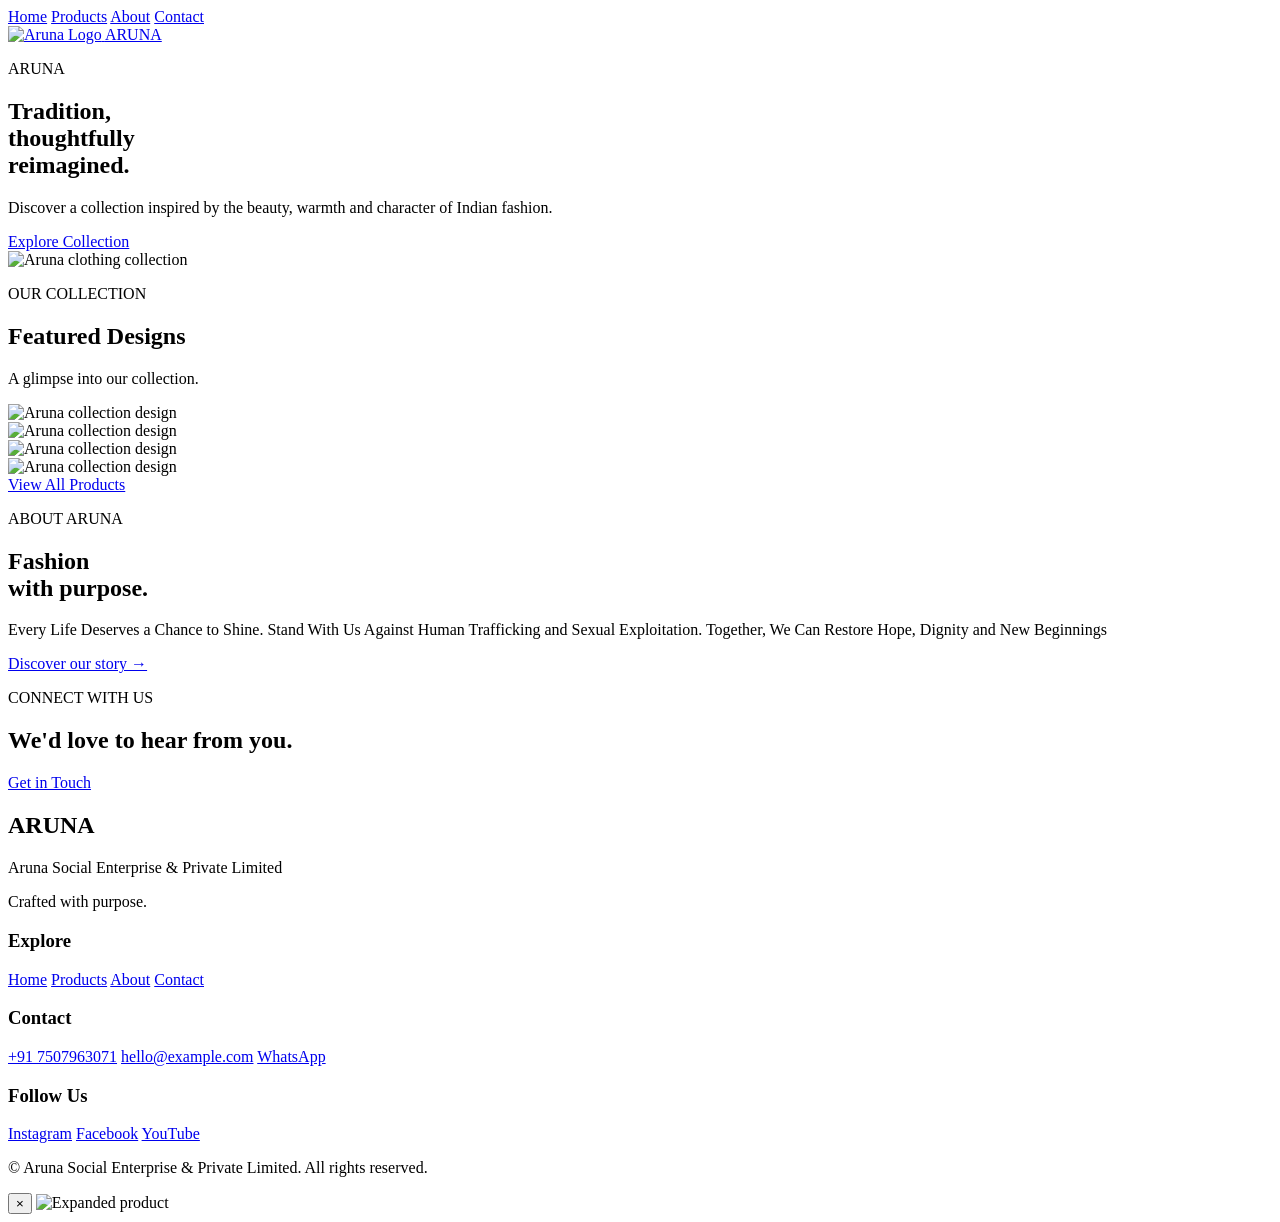
==== index.html @ 4d182a6e "Add files via upload" ====
<!DOCTYPE html>
<html lang="en">
<head>
    <meta charset="UTF-8">
    <meta name="viewport" content="width=device-width, initial-scale=1.0">
    <meta name="description" content="Aruna Social Enterprise & Private Limited - Explore our clothing collection.">
    <meta name="keywords" content="Aruna, clothing, Indian fashion, traditional fashion">

    <title>Aruna | Social Enterprise & Private Limited</title>

    <link rel="preconnect" href="https://fonts.googleapis.com">
    <link href="https://fonts.googleapis.com/css2?family=Cormorant+Garamond:wght@400;500;600;700&family=DM+Sans:wght@400;500;600&display=swap" rel="stylesheet">

    <link rel="stylesheet" href="css/style.css">

    <style>
        .menu-button {
            display: none;
        }

        @media (max-width: 768px) {
            .menu-button {
                display: flex;
            }
        }
    </style>
</head>

<body>
    <!-- NavBar -->
    <header class="navbar">
        <div class="nav-container">

             <nav class="nav-links" id="navLinks">
                <a href="index.html" class="active">Home</a>
                <a href="products.html">Products</a>
                <a href="about.html">About</a>
                <a href="contact.html">Contact</a>
            </nav>


            <a href="index.html" class="logo">
                <img id="navbar-img" src="assets/logo.png" alt="Aruna Logo">
                <span>ARUNA</span>
            </a>

           
            <button class="menu-button" id="menuButton" aria-label="Open navigation">
                <span></span>
                <span></span>
                <span></span>
            </button>
        </div>
    </header>

    <!-- Hero Section -->
    <main>
        <section class="hero">
            <div class="hero-content">
                <p class="eyebrow">ARUNA</p>

                <h1>
                    Tradition,
                    <br>
                    thoughtfully
                    <br>
                    reimagined.
                </h1>

                <p class="hero-description">
                    Discover a collection inspired by
                    the beauty, warmth and character
                    of Indian fashion.
                </p>

                <a href="products.html" class="primary-button">Explore Collection</a>
            </div>

            <div class="hero-image">
                <img src="https://res.cloudinary.com/pkrnd69b/image/upload/v1789036748/product1.png" alt="Aruna clothing collection">
            </div>
        </section>

        <!-- FEATURED PRODUCTS -->
        <section class="section">
            <div class="section-heading">
                <p class="eyebrow">OUR COLLECTION</p>

                <h2>Featured Designs</h2>

                <p>A glimpse into our collection.</p>
            </div>

            <div class="product-grid">
                <div class="product-card" data-image="https://res.cloudinary.com/pkrnd69b/image/upload/v1789036748/product1.png">
                    <img src="https://res.cloudinary.com/pkrnd69b/image/upload/v1789036748/product1.png" alt="Aruna collection design">
                </div>

                <div class="product-card" data-image="https://res.cloudinary.com/pkrnd69b/image/upload/v1789036772/product2.png">
                    <img src="https://res.cloudinary.com/pkrnd69b/image/upload/v1789036772/product2.png" alt="Aruna collection design">
                </div>

                <div class="product-card" data-image="https://res.cloudinary.com/pkrnd69b/image/upload/v1789036788/product3.png">
                    <img src="https://res.cloudinary.com/pkrnd69b/image/upload/v1789036788/product3.png" alt="Aruna collection design">
                </div>

                <div class="product-card" data-image="https://res.cloudinary.com/pkrnd69b/image/upload/v1789036806/product4.png">
                    <img src="https://res.cloudinary.com/pkrnd69b/image/upload/v1789036806/product4.png" alt="Aruna collection design">
                </div>
            </div>

            <div class="center-button">
                <a href="products.html" class="secondary-button">View All Products</a>
            </div>
        </section>

        <!--  ABOUT PREVIEW  -->
        <section class="about-preview">
            <div>
                <p class="eyebrow">ABOUT ARUNA</p>
                <h2>Fashion<br>with purpose.</h2>
            </div>

            <div>
                <p>
                    Every Life Deserves
                    a Chance to Shine.
                    Stand With Us 
                    Against Human Trafficking 
                    and Sexual Exploitation.
                    Together, We Can Restore 
                    Hope, Dignity and New Beginnings
                </p>

                <a href="about.html" class="text-link">Discover our story →</a>
            </div>
        </section>
        <!-- CTA -->

        <section class="contact-cta">
            <p class="eyebrow">CONNECT WITH US</p>
            <h2>We'd love to hear from you.</h2>
            <a href="contact.html" class="primary-button">Get in Touch</a>
        </section>
    </main>
    <!-- FOOTER -->
    <footer class="footer">
        <div class="footer-grid">
            <div class="footer-brand">
                <h2>ARUNA</h2>
                <p>Aruna Social Enterprise & Private Limited</p>
                <p class="footer-motto">Crafted with purpose.</p>
            </div>
            <div>
                <h3>Explore</h3>
                <a href="index.html">Home</a>
                <a href="products.html">Products</a>
                <a href="about.html">About</a>
                <a href="contact.html">Contact</a>
            </div>
            <div>
                <h3>Contact</h3>
                <a href="tel:+917507963071">+91 7507963071</a>
                <a href="mailto:hello@example.com">hello@example.com</a>
                <a href="https://wa.me/91750796307" target="_blank">WhatsApp</a>
            </div>
            <div><h3>Follow Us</h3>
                <a href="#" target="_blank">Instagram</a>
                <a href="#" target="_blank">Facebook</a>
                <a href="#" target="_blank">YouTube</a>
            </div>
        </div>
        <div class="footer-bottom">
            <p>
                © <span id="year"></span>
                Aruna Social Enterprise & Private Limited.
                All rights reserved.
            </p>
        </div>
    </footer>
    <!--  IMAGE MODAL  -->
    <div class="image-modal"id="imageModal">
        <button class="modal-close" id="modalClose"aria-label="Close image">
            ×
        </button>
        <img id="modalImage"src=""alt="Expanded product">
    </div>
    <script src="js/script.js"></script>
</body>
</html>
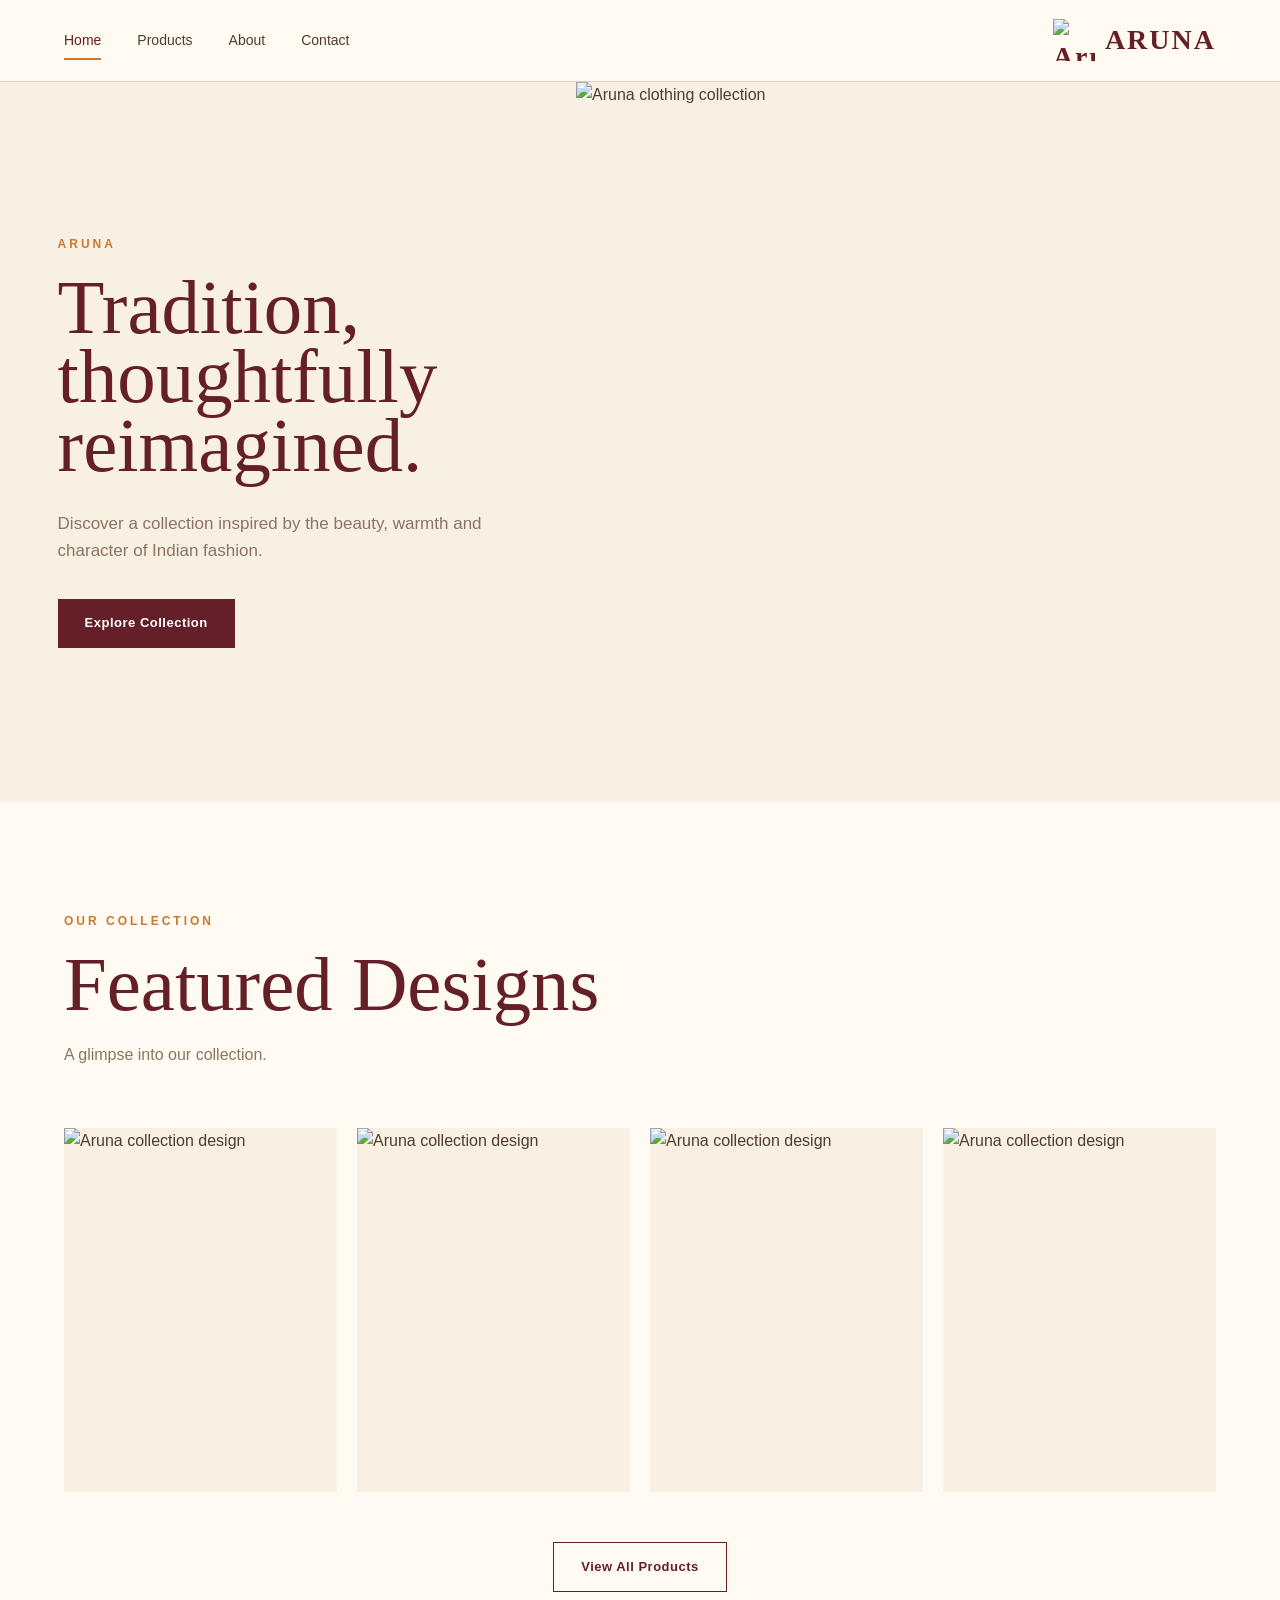
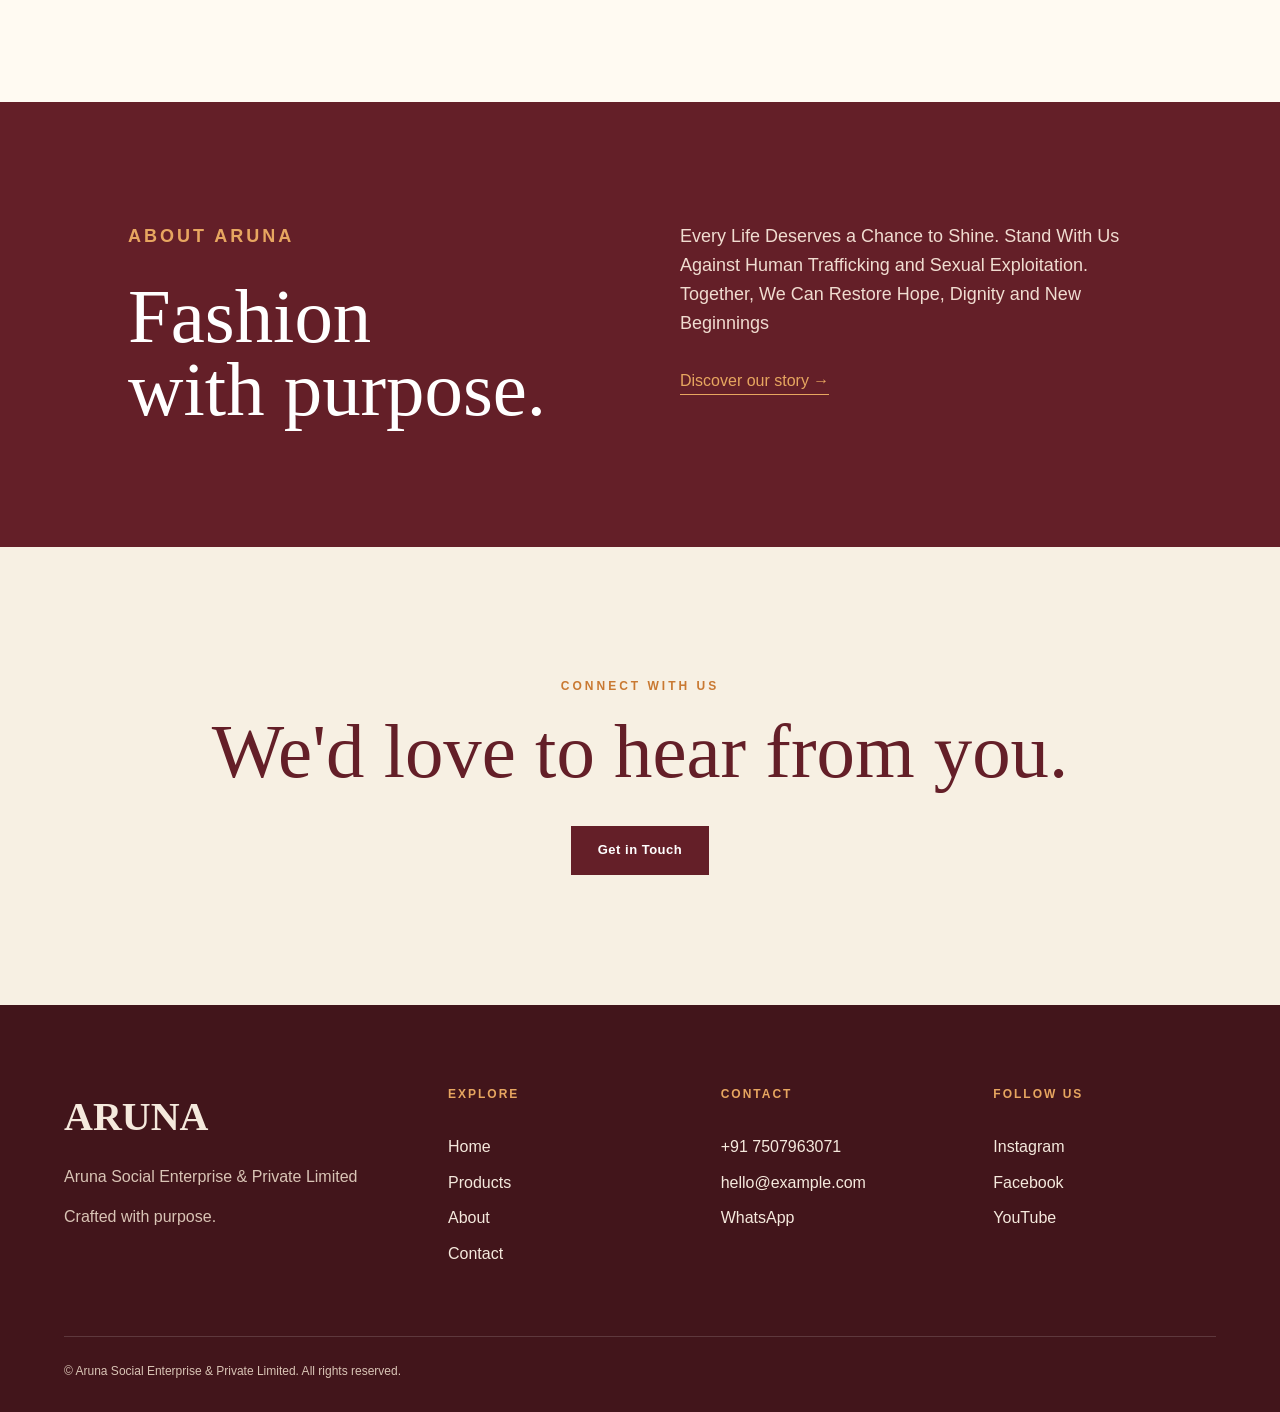
==== commit 49924330: "Update index.html" ====
--- a/index.html
+++ b/index.html
@@ -40,7 +40,7 @@
 
 
             <a href="index.html" class="logo">
-                <img id="navbar-img" src="assets/logo.png" alt="Aruna Logo">
+                <img id="navbar-img" src="https://res.cloudinary.com/pkrnd69b/image/upload/v1789040670/logo.png" alt="Aruna Logo">
                 <span>ARUNA</span>
             </a>
 
@@ -187,4 +187,4 @@
     </div>
     <script src="js/script.js"></script>
 </body>
-</html>+</html>
--- a/css/style.css
+++ b/css/style.css
@@ -0,0 +1,1160 @@
+:root {
+
+    --maroon: #641f28;
+    --deep-maroon: #42151b;
+    --saffron: #c97932;
+
+    --cream: #f7f0e3;
+    --warm-white: #fffaf2;
+
+    --brown: #513b32;
+    --light-brown: #8c7464;
+
+    --border: #dfd1c1;
+
+    --heading-font: "Cormorant Garamond", serif;
+    --body-font: "DM Sans", sans-serif;
+}
+
+
+* {
+    margin: 0;
+    padding: 0;
+    box-sizing: border-box;
+}
+
+
+html {
+    scroll-behavior: smooth;
+}
+
+
+body {
+
+    font-family: var(--body-font);
+
+    color: var(--brown);
+
+    background: var(--warm-white);
+
+    line-height: 1.6;
+}
+
+
+a {
+
+    color: inherit;
+
+    text-decoration: none;
+}
+
+
+button {
+
+    font-family: inherit;
+}
+
+
+img {
+
+    max-width: 100%;
+
+    display: block;
+}
+
+
+/* =========================
+   NAVBAR
+========================= */
+
+.navbar {
+
+    position: sticky;
+
+    top: 0;
+
+    z-index: 1000;
+
+    background: rgba(255, 250, 242, 0.97);
+
+    border-bottom: 1px solid var(--border);
+}
+
+
+.nav-container {
+
+    max-width: 1400px;
+
+    margin: auto;
+
+    padding: 18px 5%;
+
+    display: flex;
+
+    align-items: center;
+
+    justify-content: space-between;
+}
+
+
+.logo {
+
+    display: flex;
+
+    align-items: center;
+
+    gap: 10px;
+
+    color: var(--maroon);
+
+    font-family: var(--heading-font);
+
+    font-size: 28px;
+
+    font-weight: 700;
+
+    letter-spacing: 2px;
+    border-radius: 100%;
+}
+
+
+.logo img {
+
+    width: 42px;
+
+    height: 42px;
+
+    object-fit: contain;
+}
+
+
+.nav-links {
+
+    display: flex;
+
+    gap: 36px;
+}
+
+
+.nav-links a {
+
+    position: relative;
+
+    font-size: 14px;
+
+    font-weight: 500;
+
+    transition: color 0.25s ease;
+}
+
+
+.nav-links a:hover,
+.nav-links a.active {
+
+    color: var(--maroon);
+}
+
+
+.nav-links a.active::after {
+
+    content: "";
+
+    position: absolute;
+
+    bottom: -8px;
+
+    left: 0;
+
+    width: 100%;
+
+    height: 2px;
+
+    background: var(--saffron);
+}
+
+
+.menu-button {
+
+    display: none;
+
+    border: none;
+
+    background: none;
+
+    width: 35px;
+
+    cursor: pointer;
+}
+
+
+.menu-button span {
+
+    display: block;
+
+    height: 2px;
+
+    margin: 6px 0;
+
+    background: var(--maroon);
+}
+
+
+/* =========================
+   HERO
+========================= */
+
+.hero {
+
+    min-height: 720px;
+
+    display: grid;
+
+    grid-template-columns: 0.9fr 1.1fr;
+
+    background: var(--cream);
+}
+
+
+.hero-content {
+
+    display: flex;
+
+    flex-direction: column;
+
+    justify-content: center;
+
+    padding: 80px 10%;
+
+    animation: slideUp 0.8s ease;
+}
+
+
+.eyebrow {
+
+    color: var(--saffron);
+
+    font-size: 12px;
+
+    font-weight: 600;
+
+    letter-spacing: 3px;
+
+    text-transform: uppercase;
+
+    margin-bottom: 18px;
+}
+
+
+.hero h1 {
+
+    font-family: var(--heading-font);
+
+    color: var(--maroon);
+
+    font-size: clamp(55px, 6vw, 100px);
+
+    line-height: 0.9;
+
+    font-weight: 500;
+
+    margin-bottom: 30px;
+}
+
+
+.hero-description {
+
+    max-width: 470px;
+
+    font-size: 17px;
+
+    color: var(--light-brown);
+
+    margin-bottom: 35px;
+}
+
+
+.hero-image {
+
+    height: 720px;
+
+    overflow: hidden;
+
+    animation: fadeIn 1s ease;
+}
+
+
+.hero-image img {
+
+    width: 100%;
+
+    height: 100%;
+
+    object-fit: cover;
+}
+
+
+/* =========================
+   BUTTONS
+========================= */
+
+.primary-button,
+.secondary-button {
+
+    display: inline-flex;
+
+    width: fit-content;
+
+    padding: 14px 27px;
+
+    font-size: 13px;
+
+    font-weight: 600;
+
+    letter-spacing: 0.5px;
+
+    transition:
+        transform 0.25s ease,
+        background 0.25s ease;
+}
+
+
+.primary-button {
+
+    color: white;
+
+    background: var(--maroon);
+}
+
+
+.secondary-button {
+
+    color: var(--maroon);
+
+    border: 1px solid var(--maroon);
+}
+
+
+.primary-button:hover,
+.secondary-button:hover {
+
+    transform: translateY(-2px);
+}
+
+
+.primary-button:hover {
+
+    background: var(--deep-maroon);
+}
+
+
+.secondary-button:hover {
+
+    color: white;
+
+    background: var(--maroon);
+}
+
+
+/* =========================
+   SECTIONS
+========================= */
+
+.section {
+
+    padding: 110px 5%;
+}
+
+
+.section-heading,
+.page-heading {
+
+    max-width: 700px;
+
+    margin-bottom: 60px;
+}
+
+
+.section-heading h2,
+.page-heading h1 {
+
+    font-family: var(--heading-font);
+
+    color: var(--maroon);
+
+    font-size: clamp(50px, 6vw, 80px);
+
+    line-height: 0.95;
+
+    font-weight: 500;
+
+    margin-bottom: 20px;
+}
+
+
+.section-heading > p:last-child,
+.page-heading > p:last-child {
+
+    color: var(--light-brown);
+}
+
+
+/* =========================
+   PRODUCT GRID
+========================= */
+
+.product-grid {
+
+    display: grid;
+
+    grid-template-columns: repeat(4, 1fr);
+
+    gap: 20px;
+}
+
+
+.product-grid.large {
+
+    grid-template-columns: repeat(4, 1fr);
+}
+
+
+.product-card {
+
+    cursor: pointer;
+
+    aspect-ratio: 3 / 4;
+
+    overflow: hidden;
+
+    background: var(--cream);
+
+    animation: fadeIn 0.6s ease;
+}
+
+
+.product-card img {
+
+    width: 100%;
+
+    height: 100%;
+
+    object-fit: cover;
+}
+
+
+.center-button {
+
+    display: flex;
+
+    justify-content: center;
+
+    margin-top: 50px;
+}
+
+
+/* =========================
+   ABOUT PREVIEW
+========================= */
+
+.about-preview {
+
+    display: grid;
+
+    grid-template-columns: 1fr 1fr;
+
+    gap: 80px;
+
+    padding: 120px 10%;
+
+    color: white;
+
+    background: var(--maroon);
+}
+
+
+.about-preview .eyebrow {
+
+    color: #e7a660;
+}
+
+
+.about-preview h2 {
+
+    font-family: var(--heading-font);
+
+    font-size: clamp(55px, 6vw, 85px);
+
+    line-height: 0.95;
+
+    font-weight: 500;
+}
+
+
+.about-preview p {
+
+    max-width: 500px;
+
+    color: #f0dcd0;
+
+    font-size: 18px;
+
+    margin-bottom: 30px;
+}
+
+
+.text-link {
+
+    color: #e7a660;
+
+    border-bottom: 1px solid #e7a660;
+
+    padding-bottom: 5px;
+}
+
+
+/* =========================
+   CTA
+========================= */
+
+.contact-cta {
+
+    text-align: center;
+
+    padding: 130px 20px;
+
+    background: var(--cream);
+}
+
+
+.contact-cta h2 {
+
+    font-family: var(--heading-font);
+
+    color: var(--maroon);
+
+    font-size: clamp(50px, 6vw, 85px);
+
+    font-weight: 500;
+
+    line-height: 1;
+
+    margin-bottom: 35px;
+}
+
+
+/* =========================
+   PAGE
+========================= */
+
+.page-section {
+
+    max-width: 1400px;
+
+    margin: auto;
+
+    padding: 110px 5%;
+}
+
+
+.page-heading {
+
+    max-width: 800px;
+}
+
+
+/* =========================
+   ABOUT
+========================= */
+
+.about-intro {
+
+    max-width: 850px;
+
+    margin-bottom: 100px;
+}
+
+
+.about-intro p {
+
+    font-family: var(--heading-font);
+
+    color: var(--maroon);
+
+    font-size: clamp(35px, 4vw, 55px);
+
+    line-height: 1.05;
+}
+
+
+.values-grid {
+
+    display: grid;
+
+    grid-template-columns: repeat(3, 1fr);
+
+    gap: 30px;
+}
+
+
+.values-grid article {
+
+    padding: 40px;
+
+    border-top: 1px solid var(--border);
+}
+
+
+.values-grid span {
+
+    color: var(--saffron);
+
+    font-size: 13px;
+}
+
+
+.values-grid h2 {
+
+    color: var(--maroon);
+
+    font-family: var(--heading-font);
+
+    font-size: 45px;
+
+    margin: 20px 0;
+}
+
+
+.values-grid p {
+
+    color: var(--light-brown);
+}
+
+
+/* =========================
+   CONTACT
+========================= */
+
+.contact-grid {
+
+    display: grid;
+
+    grid-template-columns: 0.8fr 1.2fr;
+
+    gap: 70px;
+}
+
+
+.contact-details {
+
+    display: flex;
+
+    flex-direction: column;
+
+    gap: 35px;
+}
+
+
+.contact-item {
+
+    display: flex;
+
+    flex-direction: column;
+
+    gap: 5px;
+
+    border-bottom: 1px solid var(--border);
+
+    padding-bottom: 25px;
+}
+
+
+.contact-item span {
+
+    color: var(--saffron);
+
+    font-size: 11px;
+
+    font-weight: 600;
+
+    letter-spacing: 2px;
+}
+
+
+.contact-item a {
+
+    color: var(--maroon);
+
+    font-family: var(--heading-font);
+
+    font-size: 28px;
+}
+
+
+.social-links {
+
+    display: flex;
+
+    gap: 20px;
+
+    flex-wrap: wrap;
+}
+
+
+.social-links a {
+
+    font-family: var(--body-font);
+
+    font-size: 15px;
+}
+
+
+.map-container {
+
+    min-height: 500px;
+}
+
+
+.map-container iframe {
+
+    width: 100%;
+
+    height: 100%;
+
+    min-height: 500px;
+
+    border: none;
+}
+
+
+/* =========================
+   MODAL
+========================= */
+
+.image-modal {
+
+    position: fixed;
+
+    inset: 0;
+
+    z-index: 2000;
+
+    display: none;
+
+    justify-content: center;
+
+    align-items: center;
+
+    padding: 40px;
+
+    background: rgba(35, 16, 13, 0.92);
+}
+
+
+.image-modal.active {
+
+    display: flex;
+
+    animation: fadeIn 0.25s ease;
+}
+
+
+.image-modal img {
+
+    max-width: min(900px, 90vw);
+
+    max-height: 85vh;
+
+    object-fit: contain;
+}
+
+
+.modal-close {
+
+    position: absolute;
+
+    top: 25px;
+
+    right: 35px;
+
+    color: white;
+
+    font-size: 42px;
+
+    border: none;
+
+    background: none;
+
+    cursor: pointer;
+}
+
+
+/* =========================
+   FOOTER
+========================= */
+
+.footer {
+
+    color: #f5e9dd;
+
+    background: var(--deep-maroon);
+
+    padding: 80px 5% 30px;
+}
+
+
+.footer-grid {
+
+    max-width: 1400px;
+
+    margin: auto;
+
+    display: grid;
+
+    grid-template-columns: 1.5fr 1fr 1fr 1fr;
+
+    gap: 50px;
+}
+
+
+.footer h2 {
+
+    font-family: var(--heading-font);
+
+    font-size: 40px;
+
+    margin-bottom: 15px;
+}
+
+
+.footer h3 {
+
+    color: #e7a660;
+
+    font-size: 12px;
+
+    letter-spacing: 2px;
+
+    text-transform: uppercase;
+
+    margin-bottom: 20px;
+}
+
+
+.footer p {
+
+    color: #d9c4b5;
+}
+
+
+.footer-motto {
+
+    margin-top: 15px;
+}
+
+
+.footer-grid > div:not(:first-child) {
+
+    display: flex;
+
+    flex-direction: column;
+
+    gap: 10px;
+}
+
+
+.footer-grid a {
+
+    color: #f5e9dd;
+
+    transition: color 0.2s ease;
+}
+
+
+.footer-grid a:hover {
+
+    color: #e7a660;
+}
+
+
+.footer-bottom {
+
+    max-width: 1400px;
+
+    margin: 70px auto 0;
+
+    padding-top: 25px;
+
+    border-top: 1px solid rgba(255,255,255,0.15);
+}
+
+
+.footer-bottom p {
+
+    font-size: 12px;
+}
+
+
+/* =========================
+   ANIMATIONS
+========================= */
+
+@keyframes fadeIn {
+
+    from {
+        opacity: 0;
+    }
+
+    to {
+        opacity: 1;
+    }
+}
+
+
+@keyframes slideUp {
+
+    from {
+        opacity: 0;
+        transform: translateY(30px);
+    }
+
+    to {
+        opacity: 1;
+        transform: translateY(0);
+    }
+}
+
+
+/* =========================
+   TABLET
+========================= */
+
+@media (max-width: 1000px) {
+
+    .hero {
+
+        grid-template-columns: 1fr;
+    }
+
+
+    .hero-image {
+
+        height: 600px;
+    }
+
+
+    .hero-content {
+
+        padding: 90px 8%;
+    }
+
+
+    .product-grid,
+    .product-grid.large {
+
+        grid-template-columns: repeat(2, 1fr);
+    }
+
+
+    .about-preview {
+
+        grid-template-columns: 1fr;
+
+        gap: 40px;
+    }
+
+
+    .values-grid {
+
+        grid-template-columns: 1fr;
+    }
+
+
+    .contact-grid {
+
+        grid-template-columns: 1fr;
+    }
+
+
+    .footer-grid {
+
+        grid-template-columns: repeat(2, 1fr);
+    }
+
+}
+
+
+/* =========================
+   MOBILE
+========================= */
+
+@media (max-width: 700px) {
+
+    .nav-container {
+
+        padding: 15px 5%;
+    }
+
+
+    .nav-links {
+
+        position: absolute;
+
+        top: 73px;
+
+        left: 0;
+
+        right: 0;
+
+        display: none;
+
+        flex-direction: column;
+
+        gap: 0;
+
+        background: var(--warm-white);
+
+        border-bottom: 1px solid var(--border);
+    }
+
+
+    .nav-links.active {
+
+        display: flex;
+
+        animation: fadeIn 0.2s ease;
+    }
+
+
+    .nav-links a {
+
+        padding: 18px 5%;
+
+        border-bottom: 1px solid var(--border);
+    }
+
+
+    .nav-links a.active::after {
+
+        display: none;
+    }
+
+
+    .menu-button {
+
+        display: block;
+    }
+
+
+    .hero {
+
+        min-height: auto;
+    }
+
+
+    .hero-content {
+
+        padding: 75px 7%;
+    }
+
+
+    .hero h1 {
+
+        font-size: 58px;
+    }
+
+
+    .hero-image {
+
+        height: 500px;
+    }
+
+
+    .section,
+    .page-section {
+
+        padding: 80px 6%;
+    }
+
+
+    .product-grid,
+    .product-grid.large {
+
+        grid-template-columns: repeat(2, 1fr);
+
+        gap: 10px;
+    }
+
+
+    .about-preview {
+
+        padding: 80px 7%;
+    }
+
+
+    .contact-cta {
+
+        padding: 90px 7%;
+    }
+
+
+    .contact-item a {
+
+        font-size: 23px;
+    }
+
+
+    .footer {
+
+        padding: 65px 7% 25px;
+    }
+
+
+    .footer-grid {
+
+        grid-template-columns: 1fr;
+
+        gap: 40px;
+    }
+
+
+    .image-modal {
+
+        padding: 20px;
+    }
+
+
+    .modal-close {
+
+        right: 20px;
+
+        top: 15px;
+    }
+
+}
+
+
+/* =========================
+   SMALL MOBILE
+========================= */
+
+@media (max-width: 450px) {
+
+    .product-grid,
+    .product-grid.large {
+
+        grid-template-columns: 1fr;
+    }
+
+
+    .product-card {
+
+        aspect-ratio: 4 / 5;
+    }
+
+
+    .hero h1 {
+
+        font-size: 50px;
+    }
+
+}
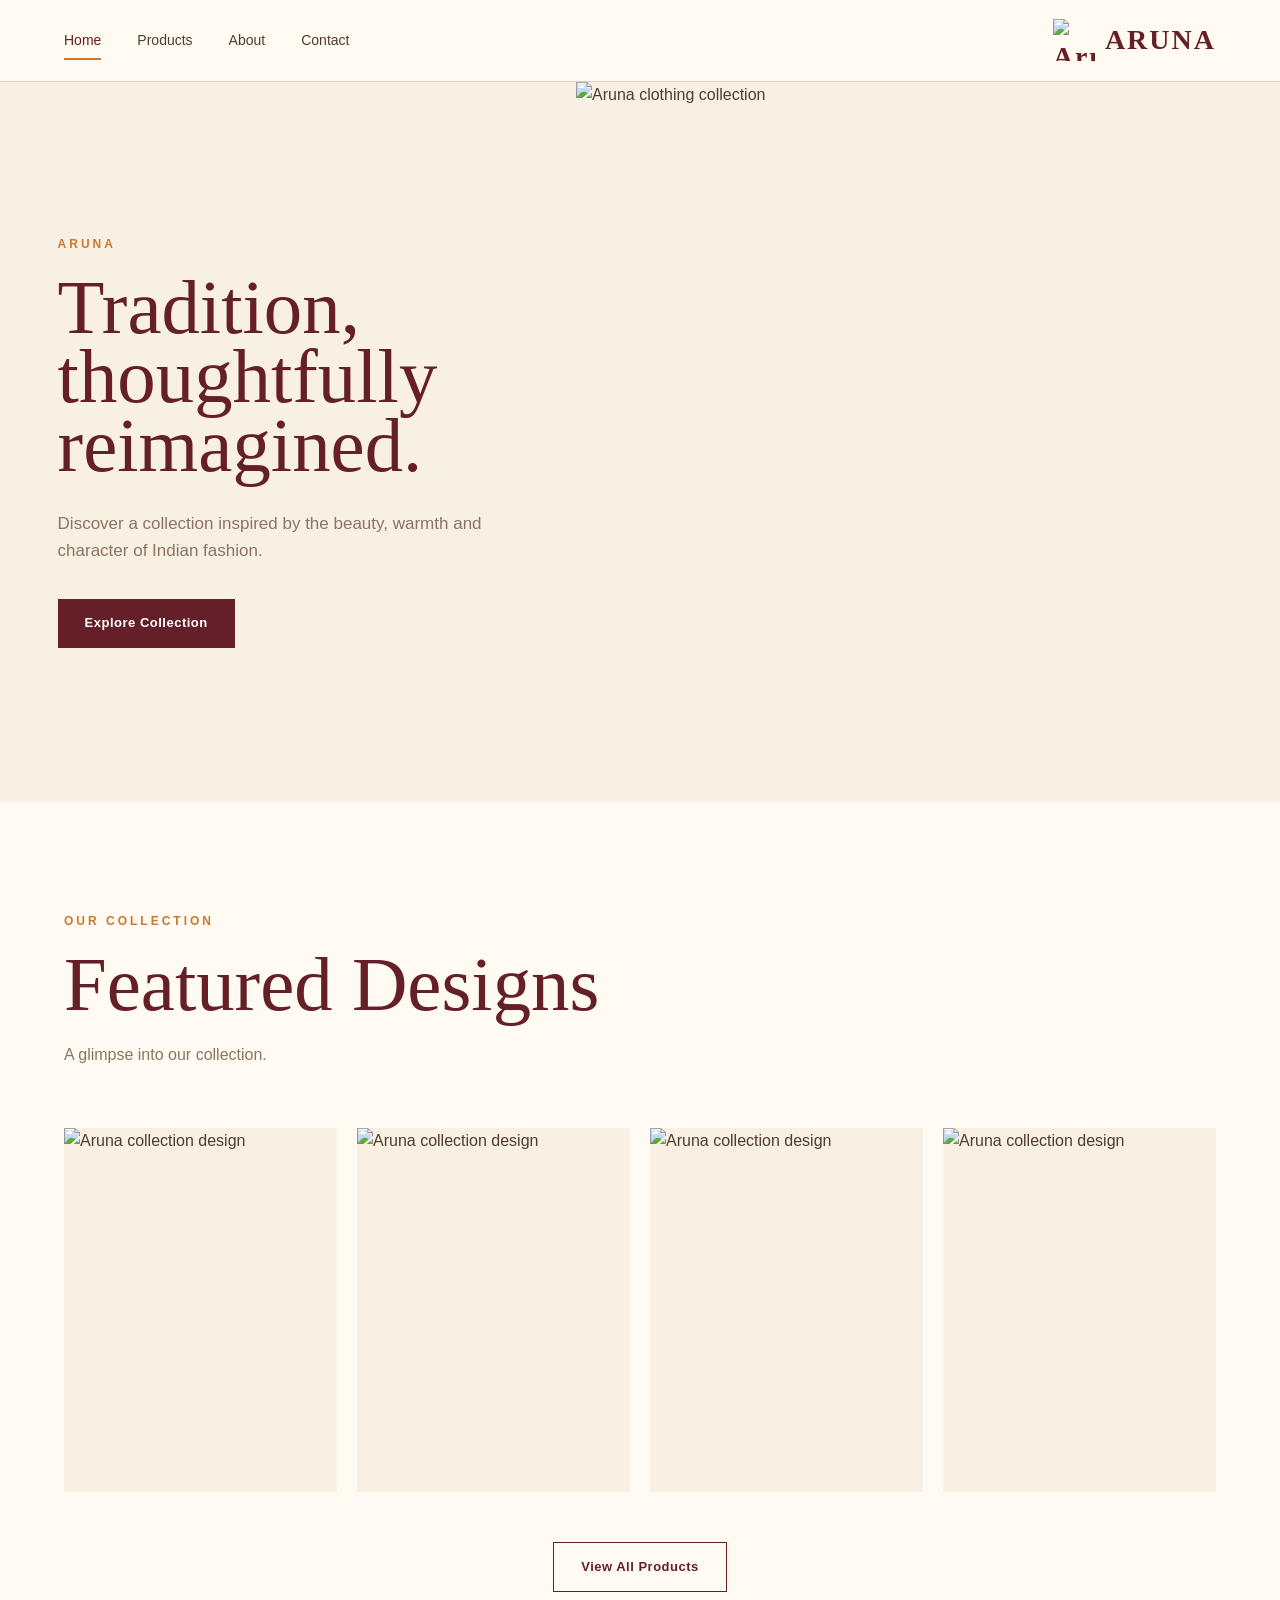
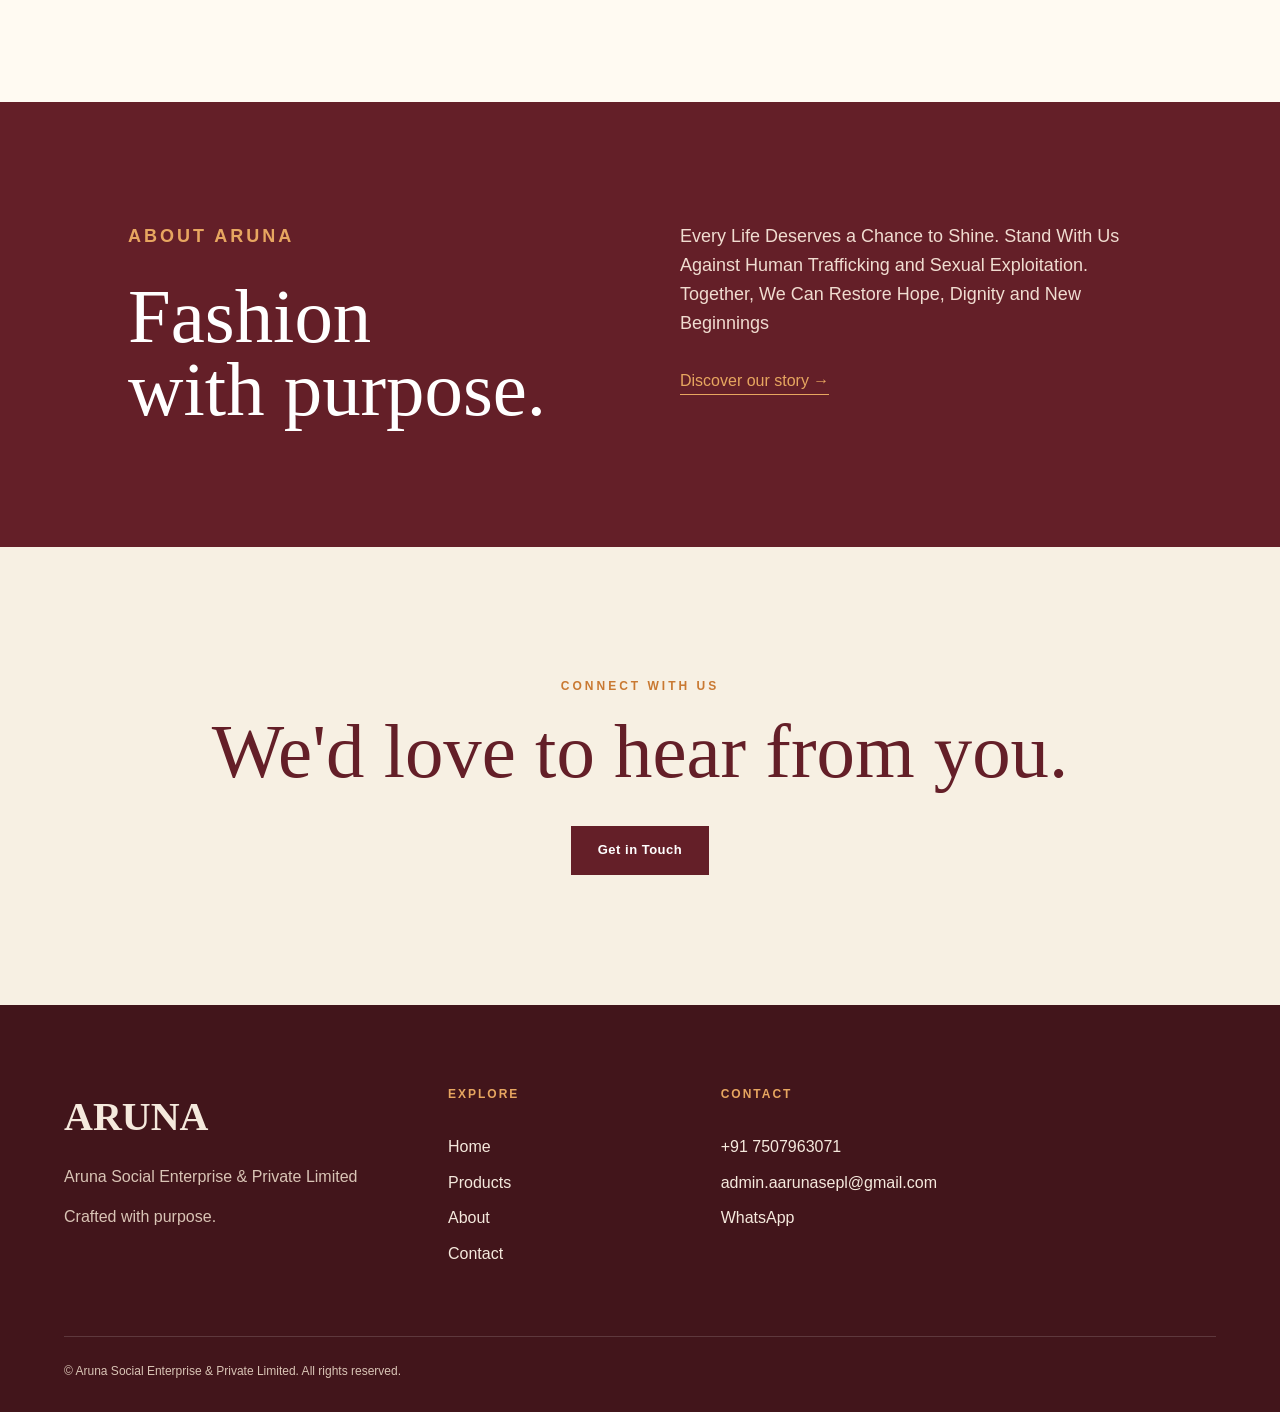
==== commit 5b7bdd7e: "Update index.html" ====
--- a/index.html
+++ b/index.html
@@ -40,7 +40,7 @@
 
 
             <a href="index.html" class="logo">
-                <img id="navbar-img" src="https://res.cloudinary.com/pkrnd69b/image/upload/v1789040670/logo.png" alt="Aruna Logo">
+                <img id="navbar-img" src="assets/logo.png" alt="Aruna Logo">
                 <span>ARUNA</span>
             </a>
 
@@ -161,14 +161,10 @@
             <div>
                 <h3>Contact</h3>
                 <a href="tel:+917507963071">+91 7507963071</a>
-                <a href="mailto:hello@example.com">hello@example.com</a>
+                <a href="mailto:admin.aarunasepl@gmail2026">admin.aarunasepl@gmail.com</a>
                 <a href="https://wa.me/91750796307" target="_blank">WhatsApp</a>
             </div>
-            <div><h3>Follow Us</h3>
-                <a href="#" target="_blank">Instagram</a>
-                <a href="#" target="_blank">Facebook</a>
-                <a href="#" target="_blank">YouTube</a>
-            </div>
+            
         </div>
         <div class="footer-bottom">
             <p>
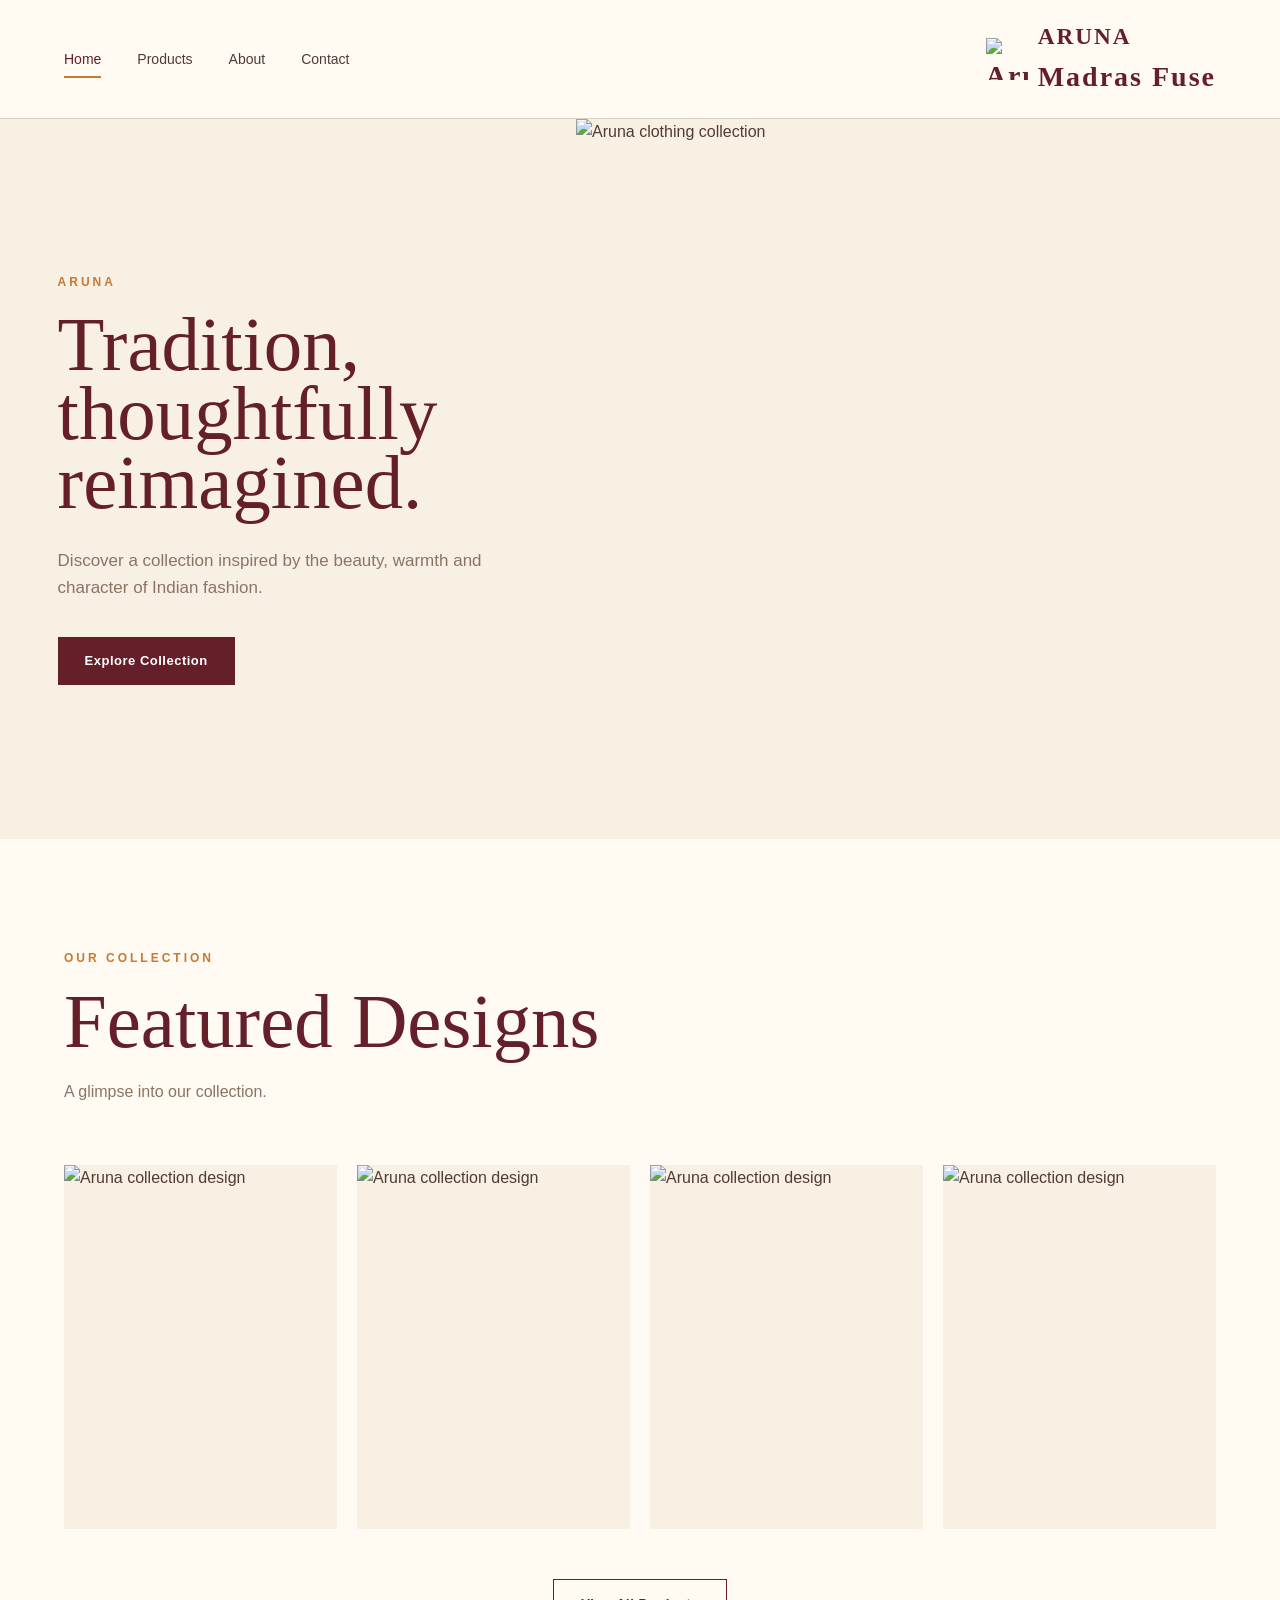
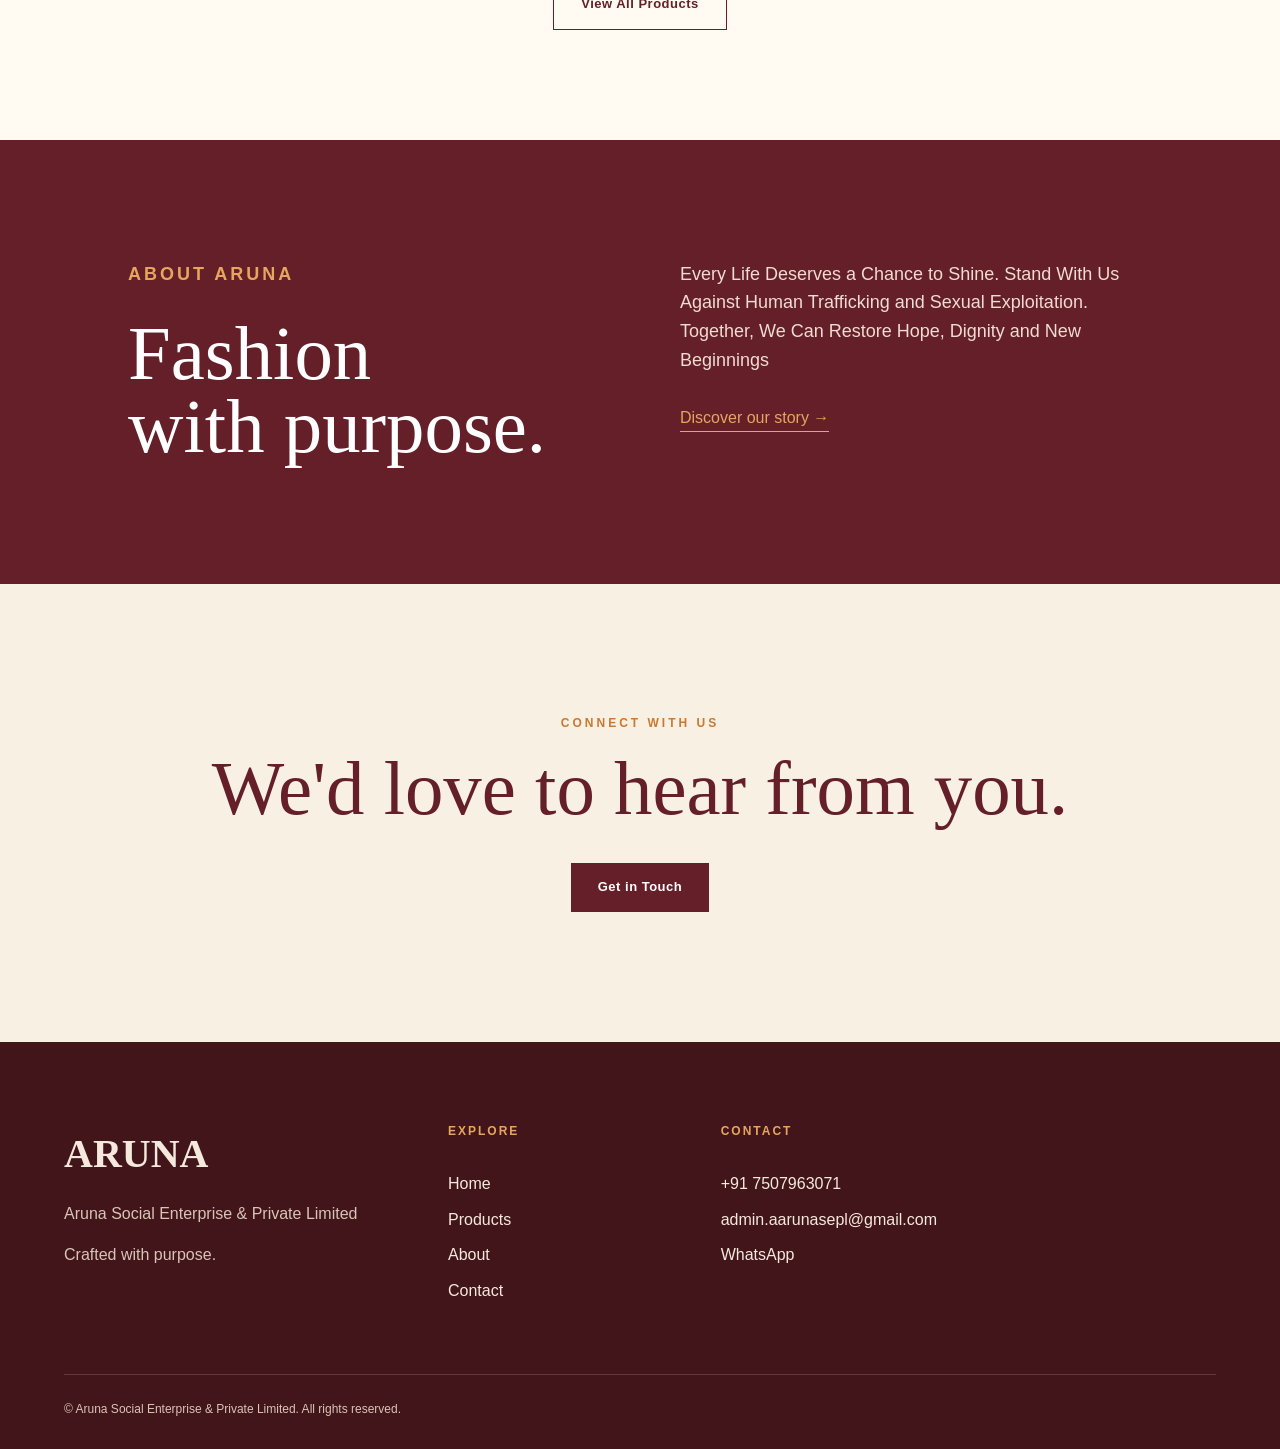
==== commit 8ce788d4: "Update index.html" ====
--- a/index.html
+++ b/index.html
@@ -12,18 +12,7 @@
     <link href="https://fonts.googleapis.com/css2?family=Cormorant+Garamond:wght@400;500;600;700&family=DM+Sans:wght@400;500;600&display=swap" rel="stylesheet">
 
     <link rel="stylesheet" href="css/style.css">
-
-    <style>
-        .menu-button {
-            display: none;
-        }
-
-        @media (max-width: 768px) {
-            .menu-button {
-                display: flex;
-            }
-        }
-    </style>
+    
 </head>
 
 <body>
@@ -40,8 +29,11 @@
 
 
             <a href="index.html" class="logo">
-                <img id="navbar-img" src="assets/logo.png" alt="Aruna Logo">
-                <span>ARUNA</span>
+                <img id="navbar-img" src="https://res.cloudinary.com/pkrnd69b/image/upload/v1789040670/logo.png" alt="Aruna Logo">
+                <div class="brand-text">
+                    <h5>ARUNA</h5>
+                    <span>Madras Fuse</span>
+                </div>
             </a>
 
            
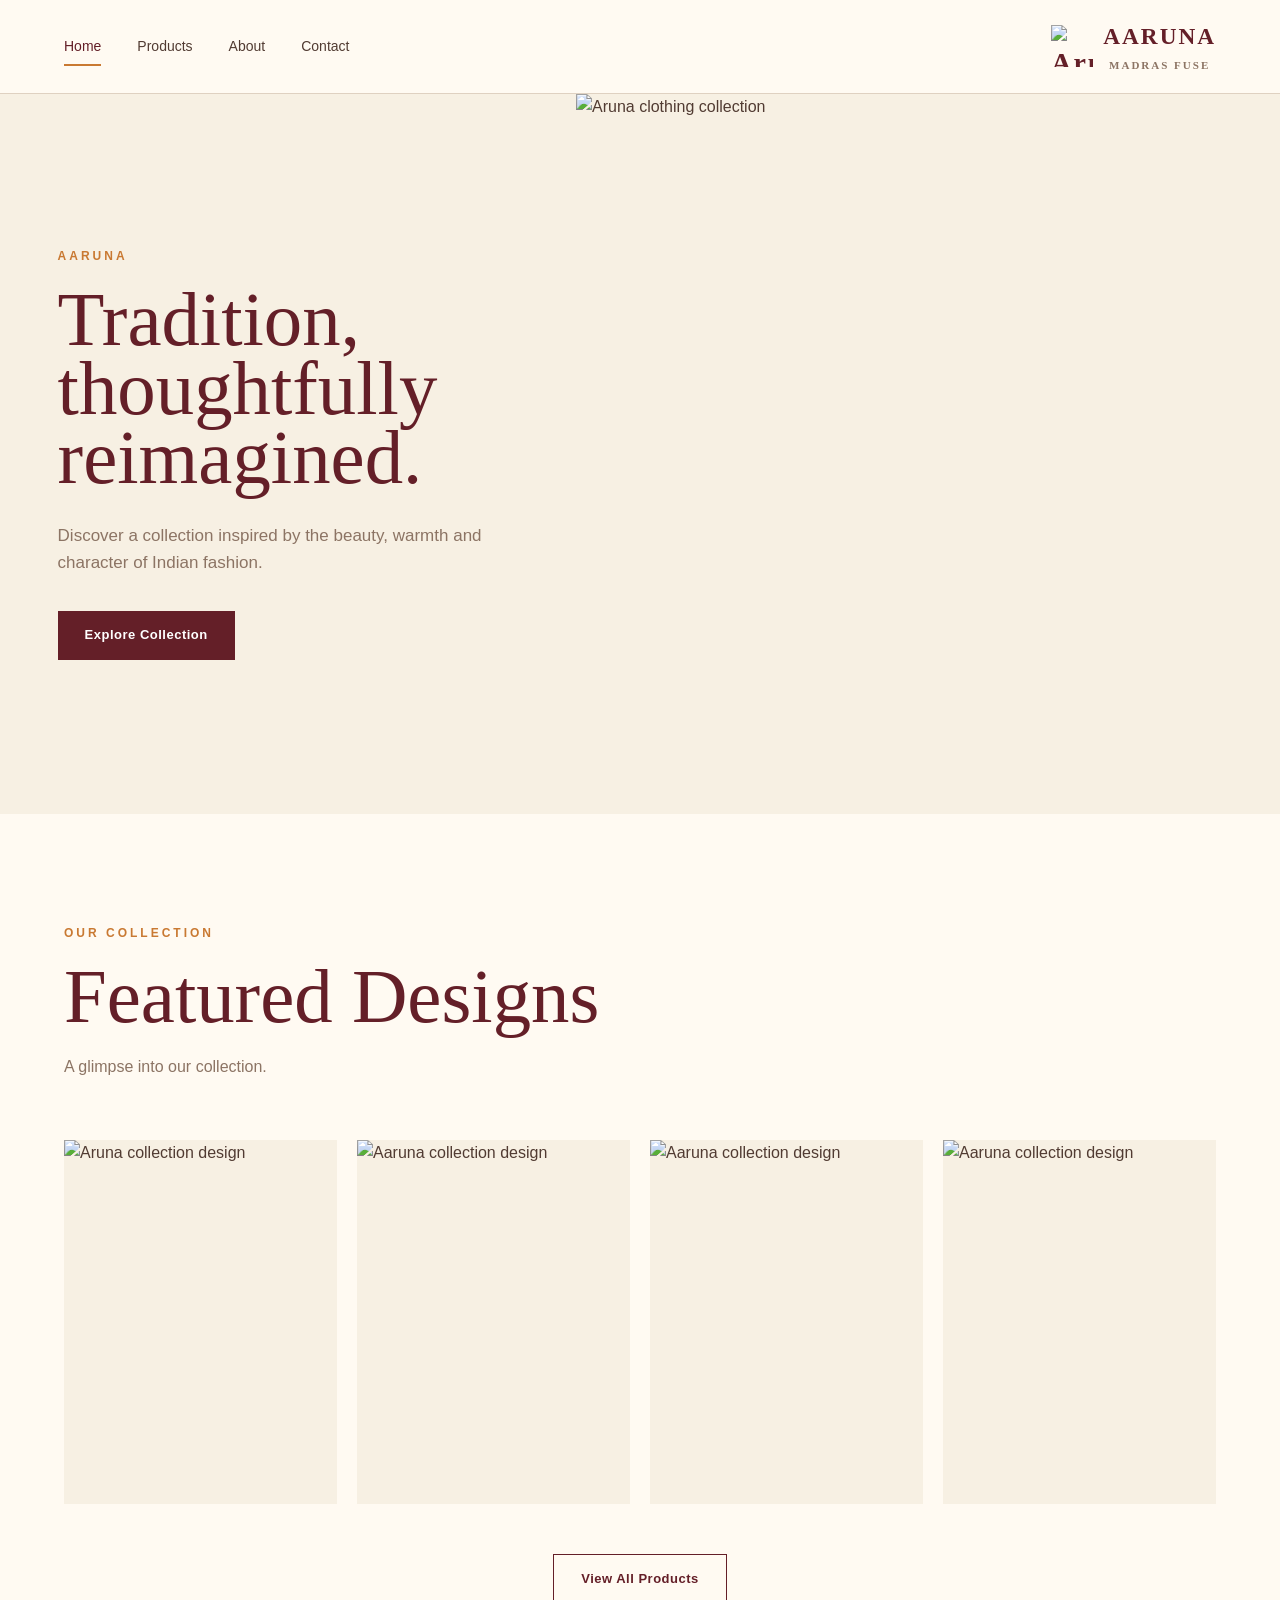
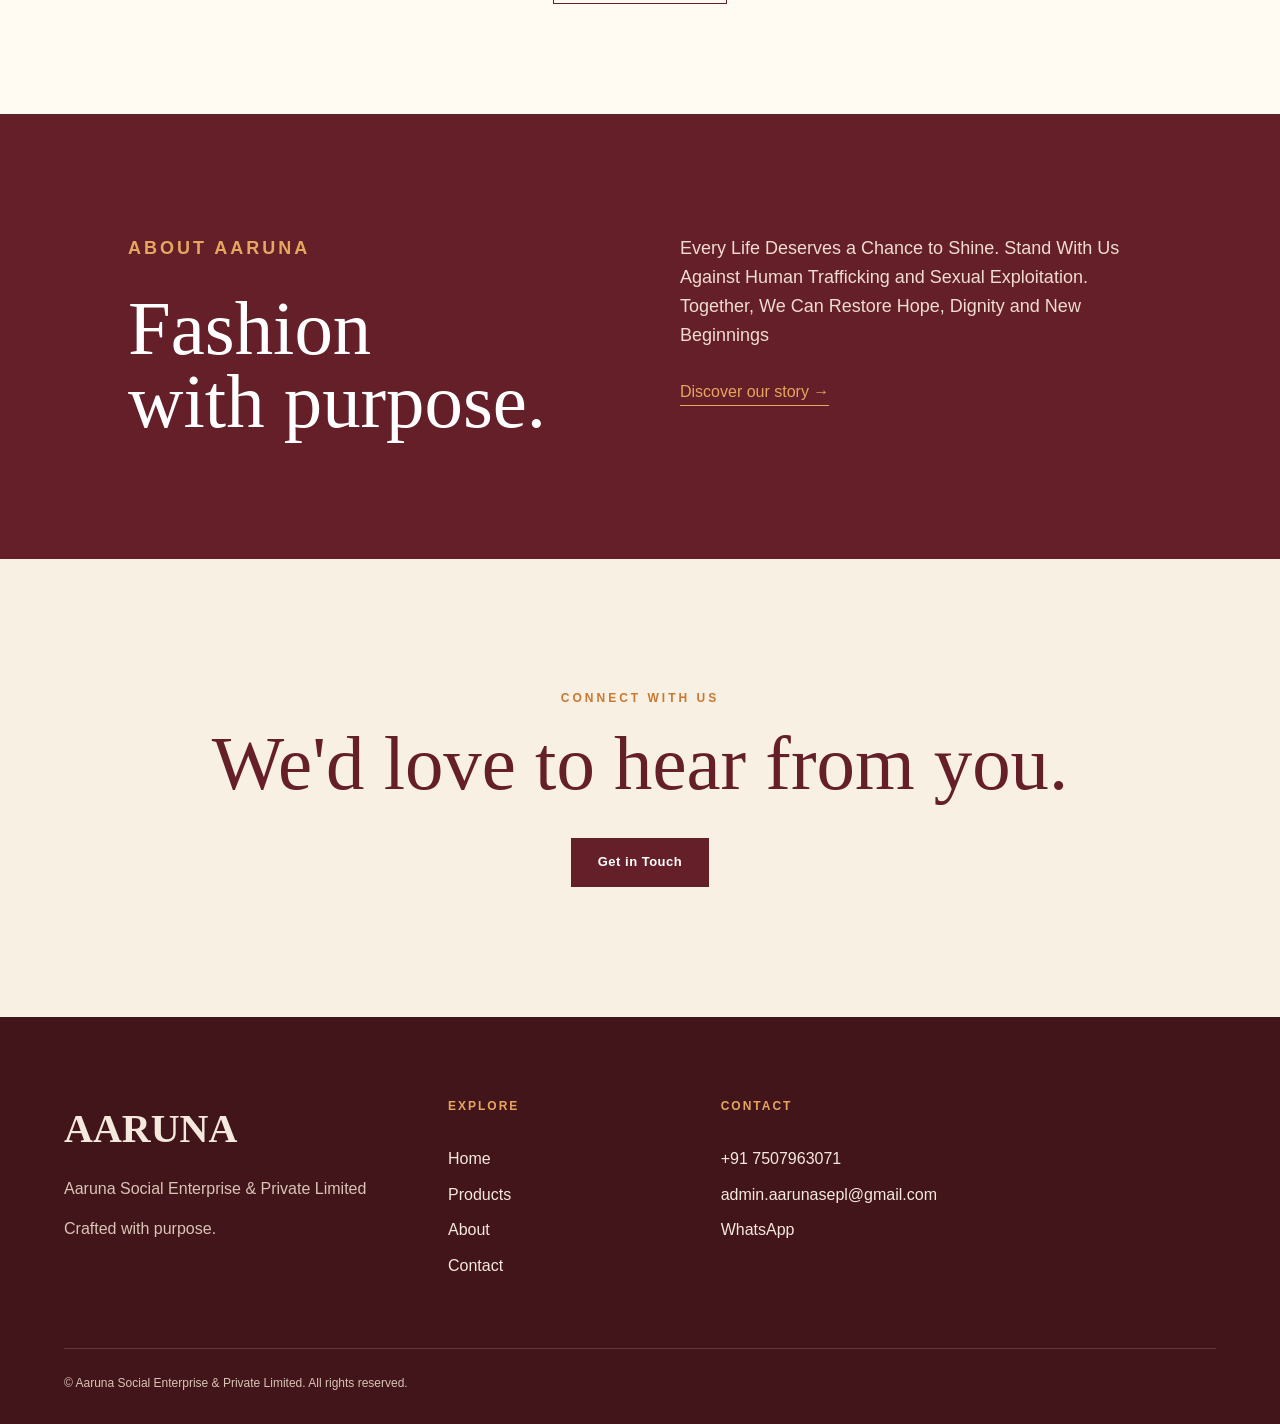
==== commit b580165a: "Update index.html" ====
--- a/index.html
+++ b/index.html
@@ -3,10 +3,10 @@
 <head>
     <meta charset="UTF-8">
     <meta name="viewport" content="width=device-width, initial-scale=1.0">
-    <meta name="description" content="Aruna Social Enterprise & Private Limited - Explore our clothing collection.">
-    <meta name="keywords" content="Aruna, clothing, Indian fashion, traditional fashion">
+    <meta name="description" content="Aaruna Social Enterprise & Private Limited - Explore our clothing collection.">
+    <meta name="keywords" content="Aaruna, clothing, Indian fashion, traditional fashion">
 
-    <title>Aruna | Social Enterprise & Private Limited</title>
+    <title>Aaruna | Social Enterprise & Private Limited</title>
 
     <link rel="preconnect" href="https://fonts.googleapis.com">
     <link href="https://fonts.googleapis.com/css2?family=Cormorant+Garamond:wght@400;500;600;700&family=DM+Sans:wght@400;500;600&display=swap" rel="stylesheet">
@@ -31,7 +31,7 @@
             <a href="index.html" class="logo">
                 <img id="navbar-img" src="https://res.cloudinary.com/pkrnd69b/image/upload/v1789040670/logo.png" alt="Aruna Logo">
                 <div class="brand-text">
-                    <h5>ARUNA</h5>
+                    <h5>AARUNA</h5>
                     <span>Madras Fuse</span>
                 </div>
             </a>
@@ -49,7 +49,7 @@
     <main>
         <section class="hero">
             <div class="hero-content">
-                <p class="eyebrow">ARUNA</p>
+                <p class="eyebrow">AARUNA</p>
 
                 <h1>
                     Tradition,
@@ -89,15 +89,15 @@
                 </div>
 
                 <div class="product-card" data-image="https://res.cloudinary.com/pkrnd69b/image/upload/v1789036772/product2.png">
-                    <img src="https://res.cloudinary.com/pkrnd69b/image/upload/v1789036772/product2.png" alt="Aruna collection design">
+                    <img src="https://res.cloudinary.com/pkrnd69b/image/upload/v1789036772/product2.png" alt="Aaruna collection design">
                 </div>
 
                 <div class="product-card" data-image="https://res.cloudinary.com/pkrnd69b/image/upload/v1789036788/product3.png">
-                    <img src="https://res.cloudinary.com/pkrnd69b/image/upload/v1789036788/product3.png" alt="Aruna collection design">
+                    <img src="https://res.cloudinary.com/pkrnd69b/image/upload/v1789036788/product3.png" alt="Aaruna collection design">
                 </div>
 
                 <div class="product-card" data-image="https://res.cloudinary.com/pkrnd69b/image/upload/v1789036806/product4.png">
-                    <img src="https://res.cloudinary.com/pkrnd69b/image/upload/v1789036806/product4.png" alt="Aruna collection design">
+                    <img src="https://res.cloudinary.com/pkrnd69b/image/upload/v1789036806/product4.png" alt="Aaruna collection design">
                 </div>
             </div>
 
@@ -109,7 +109,7 @@
         <!--  ABOUT PREVIEW  -->
         <section class="about-preview">
             <div>
-                <p class="eyebrow">ABOUT ARUNA</p>
+                <p class="eyebrow">ABOUT AARUNA</p>
                 <h2>Fashion<br>with purpose.</h2>
             </div>
 
@@ -139,8 +139,8 @@
     <footer class="footer">
         <div class="footer-grid">
             <div class="footer-brand">
-                <h2>ARUNA</h2>
-                <p>Aruna Social Enterprise & Private Limited</p>
+                <h2>AARUNA</h2>
+                <p>Aaruna Social Enterprise & Private Limited</p>
                 <p class="footer-motto">Crafted with purpose.</p>
             </div>
             <div>
@@ -161,7 +161,7 @@
         <div class="footer-bottom">
             <p>
                 © <span id="year"></span>
-                Aruna Social Enterprise & Private Limited.
+                Aaruna Social Enterprise & Private Limited.
                 All rights reserved.
             </p>
         </div>
--- a/css/style.css
+++ b/css/style.css
@@ -197,7 +197,25 @@
 
     background: var(--maroon);
 }
-
+.brand-text {
+    display: flex;
+    flex-direction: column;
+    align-items: center;
+}
+
+.brand-text h1 {
+    margin: 0;
+    font-size: 48px;
+    letter-spacing: 4px;
+}
+
+.brand-text span {
+    margin-top: 2px;
+    font-size: 11px;
+    letter-spacing: 2px;
+    text-transform: uppercase;
+    color: #8c7464;
+}
 
 /* =========================
    HERO
